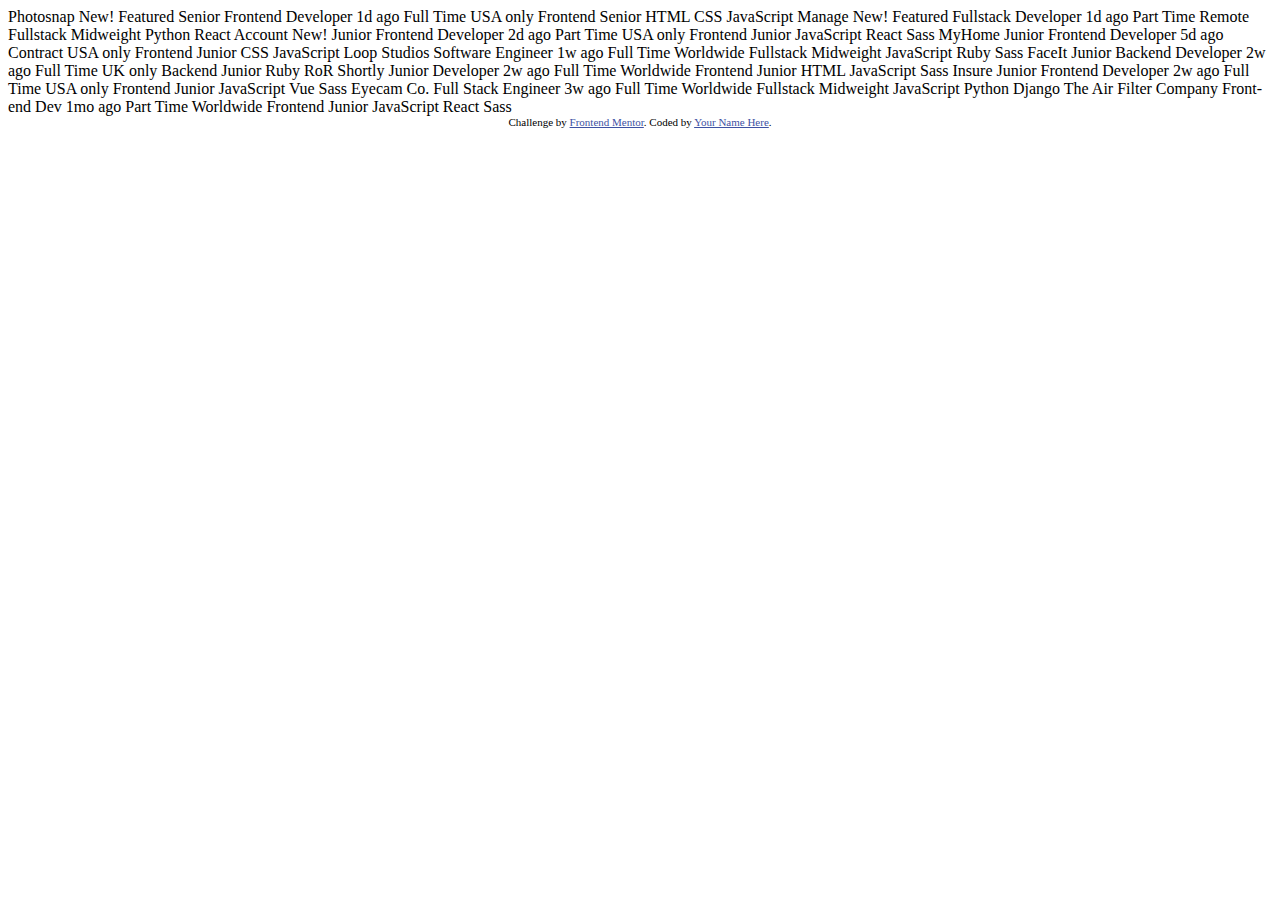
==== index.html @ 10abf317 "Initial commit" ====
<!DOCTYPE html>
<html lang="en">
<head>
  <meta charset="UTF-8">
  <meta name="viewport" content="width=device-width, initial-scale=1.0"> <!-- displays site properly based on user's device -->

  <link rel="icon" type="image/png" sizes="32x32" href="./images/favicon-32x32.png">
  
  <title>Frontend Mentor | Job Listings</title>

  <!-- Feel free to remove these styles or customise in your own stylesheet 👍 -->
  <style>
    .attribution { font-size: 11px; text-align: center; }
    .attribution a { color: hsl(228, 45%, 44%); }
  </style>
</head>
<body>
  <!-- Item Start -->
  Photosnap
  New!
  Featured
  Senior Frontend Developer
  1d ago
  Full Time
  USA only
  <!-- Role -->
  Frontend
  <!-- Level -->
  Senior
  <!-- Languages -->
  HTML
  CSS
  JavaScript
  <!-- Item End -->

  <!-- Item Start -->
  Manage
  New!
  Featured
  Fullstack Developer
  1d ago
  Part Time
  Remote
  <!-- Role -->
  Fullstack
  <!-- Level -->
  Midweight
  <!-- Languages -->
  Python
  <!-- Tools -->
  React
  <!-- Item End -->

  <!-- Item Start -->
  Account
  New!
  Junior Frontend Developer
  2d ago
  Part Time
  USA only
  <!-- Role -->
  Frontend
  <!-- Level -->
  Junior
  <!-- Languages -->
  JavaScript
  <!-- Tools -->
  React
  Sass
  <!-- Item End -->

  <!-- Item Start -->
  MyHome
  Junior Frontend Developer
  5d ago
  Contract
  USA only
  <!-- Role -->
  Frontend
  <!-- Level -->
  Junior
  <!-- Languages -->
  CSS
  JavaScript
  <!-- Item End -->

  <!-- Item Start -->
  Loop Studios
  Software Engineer
  1w ago
  Full Time
  Worldwide
  <!-- Role -->
  Fullstack
  <!-- Level -->
  Midweight
  <!-- Languages -->
  JavaScript
  Ruby
  <!-- Tools -->
  Sass
  <!-- Item End -->

  <!-- Item Start -->
  FaceIt
  Junior Backend Developer
  2w ago
  Full Time
  UK only
  <!-- Role -->
  Backend
  <!-- Level -->
  Junior
  <!-- Languages -->
  Ruby
  <!-- Tools -->
  RoR
  <!-- Item End -->

  <!-- Item Start -->
  Shortly
  Junior Developer
  2w ago
  Full Time
  Worldwide
  <!-- Role -->
  Frontend
  <!-- Level -->
  Junior
  <!-- Languages -->
  HTML
  JavaScript
  <!-- Tools -->
  Sass
  <!-- Item End -->

  <!-- Item Start -->
  Insure
  Junior Frontend Developer
  2w ago
  Full Time
  USA only
  <!-- Role -->
  Frontend
  <!-- Level -->
  Junior
  <!-- Languages -->
  JavaScript
  <!-- Tools -->
  Vue
  Sass
  <!-- Item End -->

  <!-- Item Start -->
  Eyecam Co.
  Full Stack Engineer
  3w ago
  Full Time
  Worldwide
  <!-- Role -->
  Fullstack
  <!-- Level -->
  Midweight
  <!-- Languages -->
  JavaScript
  Python
  <!-- Tools -->
  Django
  <!-- Item End -->

  <!-- Item Start -->
  The Air Filter Company
  Front-end Dev
  1mo ago
  Part Time
  Worldwide
  <!-- Role -->
  Frontend
  <!-- Level -->
  Junior
  <!-- Languages -->
  JavaScript
  <!-- Tools -->
  React
  Sass
  <!-- Item End -->
  
  <div class="attribution">
    Challenge by <a href="https://www.frontendmentor.io?ref=challenge" target="_blank">Frontend Mentor</a>. 
    Coded by <a href="#">Your Name Here</a>.
  </div>
</body>
</html>
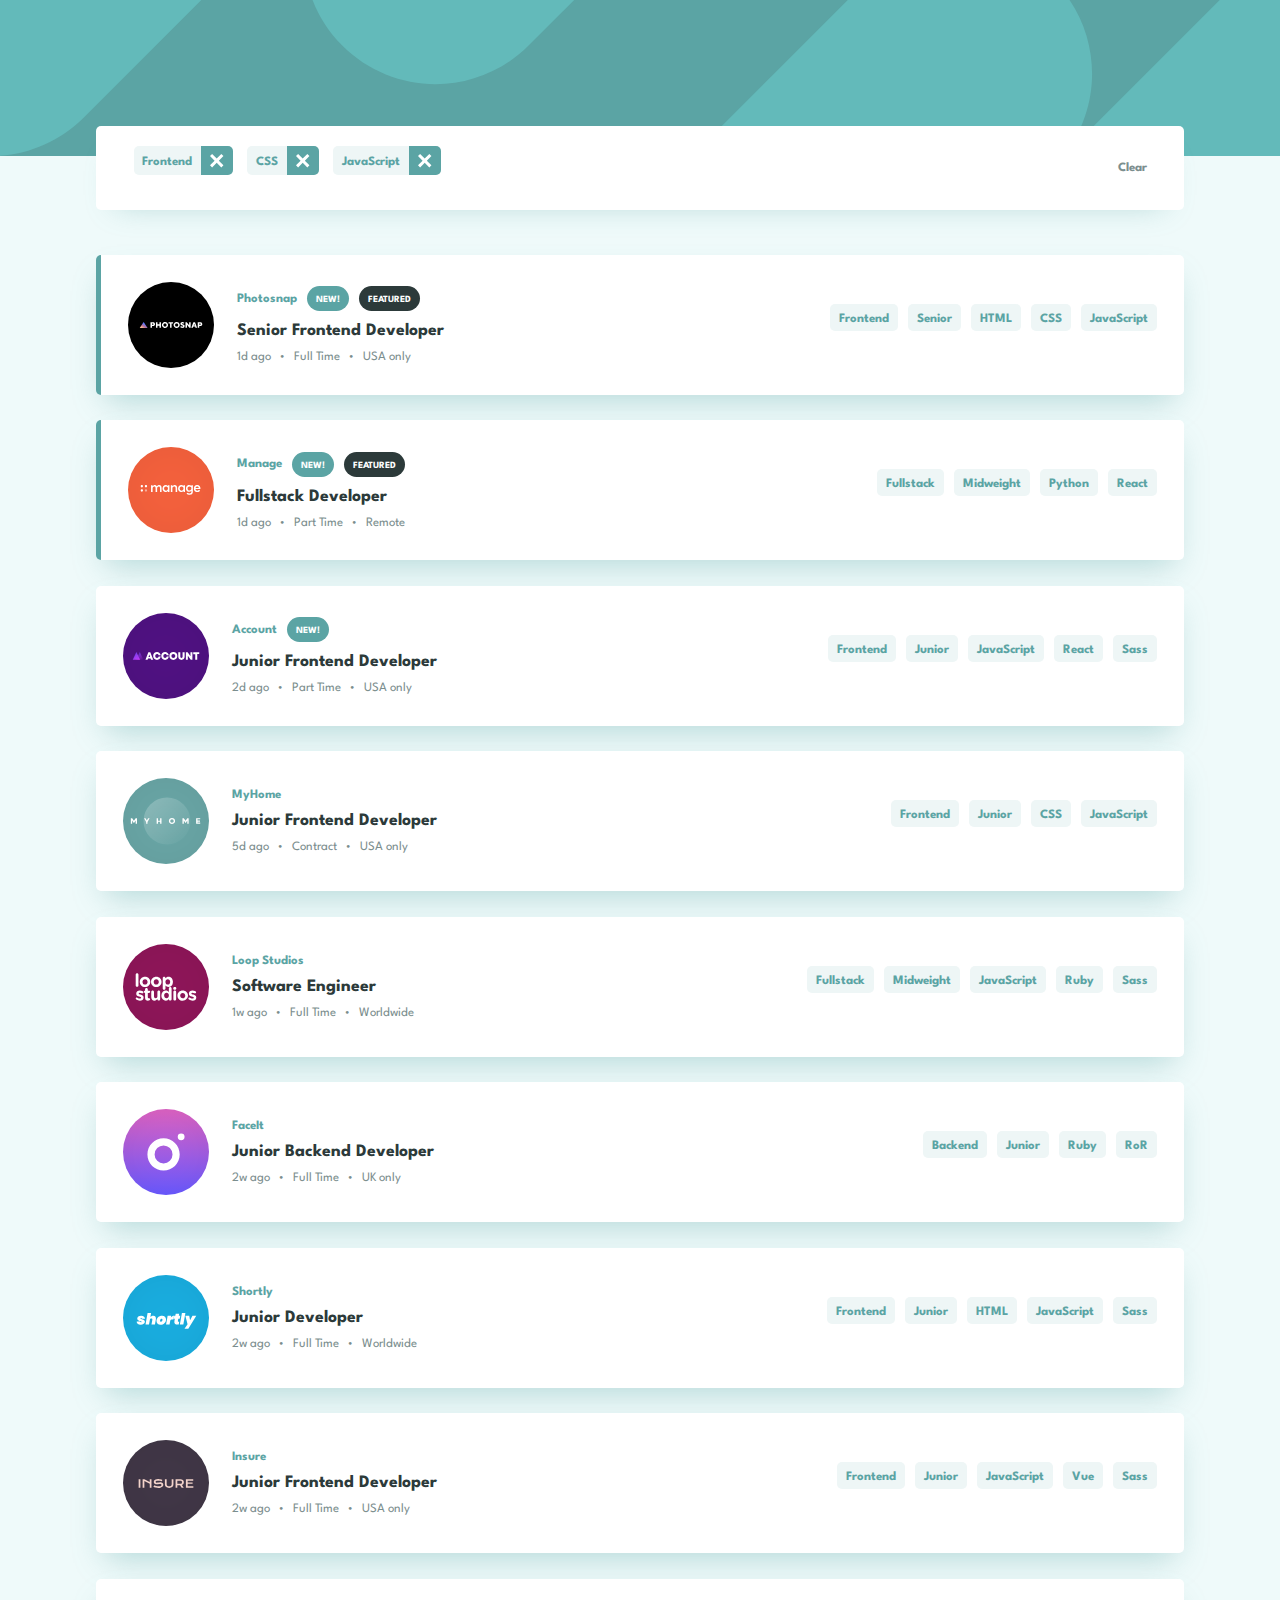
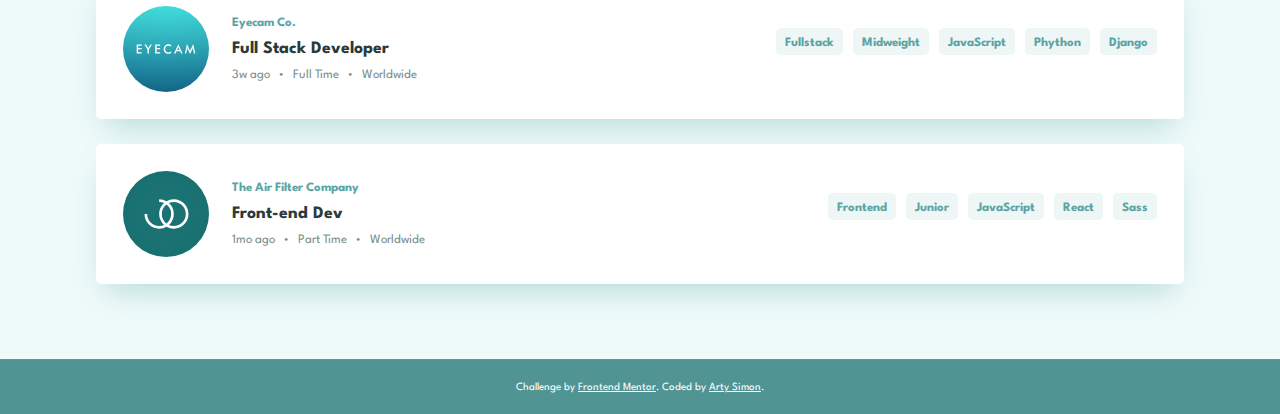
==== commit ffcb57e6: "Add responsive layout and load data on page using Javascript objects" ====
--- a/index.html
+++ b/index.html
@@ -5,189 +5,52 @@
   <meta name="viewport" content="width=device-width, initial-scale=1.0"> <!-- displays site properly based on user's device -->
 
   <link rel="icon" type="image/png" sizes="32x32" href="./images/favicon-32x32.png">
-  
+  <link href="css/main.css" rel="stylesheet">
+  <script src="js/main.js" defer></script>
+
   <title>Frontend Mentor | Job Listings</title>
-
-  <!-- Feel free to remove these styles or customise in your own stylesheet 👍 -->
-  <style>
-    .attribution { font-size: 11px; text-align: center; }
-    .attribution a { color: hsl(228, 45%, 44%); }
-  </style>
 </head>
 <body>
-  <!-- Item Start -->
-  Photosnap
-  New!
-  Featured
-  Senior Frontend Developer
-  1d ago
-  Full Time
-  USA only
-  <!-- Role -->
-  Frontend
-  <!-- Level -->
-  Senior
-  <!-- Languages -->
-  HTML
-  CSS
-  JavaScript
-  <!-- Item End -->
+  <div class="bg"></div>
 
-  <!-- Item Start -->
-  Manage
-  New!
-  Featured
-  Fullstack Developer
-  1d ago
-  Part Time
-  Remote
-  <!-- Role -->
-  Fullstack
-  <!-- Level -->
-  Midweight
-  <!-- Languages -->
-  Python
-  <!-- Tools -->
-  React
-  <!-- Item End -->
+  <header class="filters filters--active">
 
-  <!-- Item Start -->
-  Account
-  New!
-  Junior Frontend Developer
-  2d ago
-  Part Time
-  USA only
-  <!-- Role -->
-  Frontend
-  <!-- Level -->
-  Junior
-  <!-- Languages -->
-  JavaScript
-  <!-- Tools -->
-  React
-  Sass
-  <!-- Item End -->
+    <div class="filters__list">
+      <div class="filter-tag">
+        <span class="filter-tag__name">Frontend</span>
+        <a class="filter-tag__remove" href="#" title="Remove">
+          <img alt="Remove" src="images/icon-remove.svg" />
+        </a>
+      </div>
 
-  <!-- Item Start -->
-  MyHome
-  Junior Frontend Developer
-  5d ago
-  Contract
-  USA only
-  <!-- Role -->
-  Frontend
-  <!-- Level -->
-  Junior
-  <!-- Languages -->
-  CSS
-  JavaScript
-  <!-- Item End -->
+      <div class="filter-tag">
+        <span class="filter-tag__name">CSS</span>
+        <a class="filter-tag__remove" href="#" title="Remove">
+          <img alt="Remove" src="images/icon-remove.svg" />
+        </a>
+      </div>
 
-  <!-- Item Start -->
-  Loop Studios
-  Software Engineer
-  1w ago
-  Full Time
-  Worldwide
-  <!-- Role -->
-  Fullstack
-  <!-- Level -->
-  Midweight
-  <!-- Languages -->
-  JavaScript
-  Ruby
-  <!-- Tools -->
-  Sass
-  <!-- Item End -->
+      <div class="filter-tag">
+        <span class="filter-tag__name">JavaScript</span>
+        <a class="filter-tag__remove" href="#" title="Remove">
+          <img alt="Remove" src="images/icon-remove.svg" />
+        </a>
+      </div>
+    </div>
 
-  <!-- Item Start -->
-  FaceIt
-  Junior Backend Developer
-  2w ago
-  Full Time
-  UK only
-  <!-- Role -->
-  Backend
-  <!-- Level -->
-  Junior
-  <!-- Languages -->
-  Ruby
-  <!-- Tools -->
-  RoR
-  <!-- Item End -->
+    <div class="filters__options">
+        <a class="filters__clear" href="#" title="Clear">Clear</a>
+    </div>
 
-  <!-- Item Start -->
-  Shortly
-  Junior Developer
-  2w ago
-  Full Time
-  Worldwide
-  <!-- Role -->
-  Frontend
-  <!-- Level -->
-  Junior
-  <!-- Languages -->
-  HTML
-  JavaScript
-  <!-- Tools -->
-  Sass
-  <!-- Item End -->
+  </header>
 
-  <!-- Item Start -->
-  Insure
-  Junior Frontend Developer
-  2w ago
-  Full Time
-  USA only
-  <!-- Role -->
-  Frontend
-  <!-- Level -->
-  Junior
-  <!-- Languages -->
-  JavaScript
-  <!-- Tools -->
-  Vue
-  Sass
-  <!-- Item End -->
+  <main id="job-listings">
+  </main>
 
-  <!-- Item Start -->
-  Eyecam Co.
-  Full Stack Engineer
-  3w ago
-  Full Time
-  Worldwide
-  <!-- Role -->
-  Fullstack
-  <!-- Level -->
-  Midweight
-  <!-- Languages -->
-  JavaScript
-  Python
-  <!-- Tools -->
-  Django
-  <!-- Item End -->
 
-  <!-- Item Start -->
-  The Air Filter Company
-  Front-end Dev
-  1mo ago
-  Part Time
-  Worldwide
-  <!-- Role -->
-  Frontend
-  <!-- Level -->
-  Junior
-  <!-- Languages -->
-  JavaScript
-  <!-- Tools -->
-  React
-  Sass
-  <!-- Item End -->
-  
-  <div class="attribution">
-    Challenge by <a href="https://www.frontendmentor.io?ref=challenge" target="_blank">Frontend Mentor</a>. 
-    Coded by <a href="#">Your Name Here</a>.
-  </div>
+  <footer class="attribution">
+    Challenge by <a href="https://www.frontendmentor.io?ref=challenge" target="_blank">Frontend Mentor</a>.
+    Coded by <a href="https://www.frontendmentor.io/profile/artimys">Arty Simon</a>.
+  </footer>
 </body>
 </html>--- a/css/main.css
+++ b/css/main.css
@@ -0,0 +1,341 @@
+@import url("https://fonts.googleapis.com/css2?family=Spartan:wght@500;700&display=swap");
+/*==========
+DEFAULTS
+=========*/
+* {
+  -webkit-box-sizing: border-box;
+          box-sizing: border-box;
+  margin: 0;
+  padding: 0;
+}
+
+body {
+  background-color: #effafa;
+  font-family: "Spartan", sans-serif;
+  font-size: 15px;
+  min-height: 100vh;
+  display: -webkit-box;
+  display: -ms-flexbox;
+  display: flex;
+  -webkit-box-orient: vertical;
+  -webkit-box-direction: normal;
+      -ms-flex-direction: column;
+          flex-direction: column;
+  -webkit-box-align: center;
+      -ms-flex-align: center;
+          align-items: center;
+}
+
+/*==========
+COMPONENTS
+=========*/
+.listing {
+  position: relative;
+  width: 100%;
+  background-color: white;
+  border-radius: 5px;
+  -webkit-box-shadow: 0 15px 30px -10px rgba(91, 164, 164, 0.4);
+          box-shadow: 0 15px 30px -10px rgba(91, 164, 164, 0.4);
+  padding: 1.8em;
+  display: -webkit-box;
+  display: -ms-flexbox;
+  display: flex;
+  -webkit-box-orient: vertical;
+  -webkit-box-direction: normal;
+      -ms-flex-direction: column;
+          flex-direction: column;
+}
+
+.listing--active {
+  border-left: 5px solid #5ba4a4;
+}
+
+.listing__logo {
+  position: absolute;
+  width: 46px;
+  height: 46px;
+  top: -23px;
+}
+
+.listing__logo img {
+  width: 100%;
+}
+
+.listing__content {
+  display: -webkit-box;
+  display: -ms-flexbox;
+  display: flex;
+  -webkit-box-orient: vertical;
+  -webkit-box-direction: normal;
+      -ms-flex-direction: column;
+          flex-direction: column;
+  -webkit-box-pack: center;
+      -ms-flex-pack: center;
+          justify-content: center;
+  row-gap: 0.9em;
+  padding-top: 0.5em;
+  padding-bottom: 1.3em;
+  border-bottom: 1px solid #7b8e8e;
+  margin-bottom: 1.3em;
+}
+
+.listing__top {
+  display: -webkit-inline-box;
+  display: -ms-inline-flexbox;
+  display: inline-flex;
+  -webkit-box-align: center;
+      -ms-flex-align: center;
+          align-items: center;
+}
+
+.listing__company {
+  color: #5ba4a4;
+  font-weight: 700;
+  font-size: 0.8rem;
+}
+
+.listing__status {
+  min-height: 20px;
+  background-color: pink;
+  border-radius: 15px;
+  margin-left: 10px;
+  padding: 3px 9px 0;
+  font-weight: 700;
+  font-size: 0.6rem;
+  line-height: 1.35rem;
+  color: #fff;
+}
+
+.listing__status--new {
+  background-color: #5ba4a4;
+}
+
+.listing__status--featured {
+  background-color: #2c3a3a;
+}
+
+.listing__position, .listing__position:visited {
+  text-decoration: none;
+  color: #2c3a3a;
+  font-size: 1.1rem;
+  font-weight: 700;
+}
+
+.listing__position:hover {
+  color: #5ba4a4;
+}
+
+.listing__bottom {
+  color: #7b8e8e;
+  font-size: 0.8rem;
+}
+
+.listing__dot {
+  padding: 0 5px;
+}
+
+.listing__filters {
+  -webkit-box-flex: 1;
+      -ms-flex: 1;
+          flex: 1;
+  -webkit-box-pack: start;
+      -ms-flex-pack: start;
+          justify-content: flex-start;
+  -ms-flex-wrap: wrap;
+      flex-wrap: wrap;
+  display: -webkit-box;
+  display: -ms-flexbox;
+  display: flex;
+  -webkit-box-align: center;
+      -ms-flex-align: center;
+          align-items: center;
+}
+
+.filter-tag {
+  border-radius: 5px;
+  overflow: hidden;
+  background-color: #eef6f6;
+  font-size: 0.8rem;
+  color: #fff;
+  display: -webkit-inline-box;
+  display: -ms-inline-flexbox;
+  display: inline-flex;
+  -webkit-box-align: center;
+      -ms-flex-align: center;
+          align-items: center;
+  margin-right: 10px;
+  margin-bottom: 15px;
+}
+
+.filter-tag:last-child {
+  margin-right: 0;
+  margin-bottom: 0;
+}
+
+.filter-tag__name {
+  text-decoration: none;
+  padding: 0.7em 0.7em 0.5em;
+  color: #5ba4a4;
+  font-weight: 700;
+}
+
+.filter-tag__remove {
+  text-decoration: none;
+  padding: 0.7em 0.7em 0.3em;
+  background-color: #5ba4a4;
+  color: #fff;
+}
+
+.filter-tag__remove:hover {
+  background-color: #2c3a3a;
+  color: #fff;
+}
+
+a.filter-tag__name:hover {
+  background-color: #5ba4a4;
+  color: #fff;
+}
+
+/*==========
+LAYOUT
+=========*/
+.bg {
+  position: absolute;
+  z-index: -1;
+  background: url(../images/bg-header-mobile.svg) repeat-x;
+  background-color: #5ba4a4;
+  width: 100%;
+  height: 156px;
+  top: 0;
+}
+
+.filters {
+  visibility: hidden;
+  max-width: 1109px;
+  width: 85%;
+  min-height: 60px;
+  margin-top: 126px;
+  margin-bottom: 2.5em;
+  padding: 1.3em;
+  background-color: #fff;
+  border-radius: 5px;
+  -webkit-box-shadow: 0 15px 30px -20px rgba(91, 164, 164, 0.4);
+          box-shadow: 0 15px 30px -20px rgba(91, 164, 164, 0.4);
+  display: -webkit-box;
+  display: -ms-flexbox;
+  display: flex;
+  -webkit-column-gap: 1.5em;
+          column-gap: 1.5em;
+}
+
+.filters--active {
+  visibility: visible;
+  margin-bottom: 3em;
+}
+
+.filters__list {
+  -webkit-box-flex: 1;
+      -ms-flex: 1;
+          flex: 1;
+}
+
+.filters__options {
+  display: -webkit-inline-box;
+  display: -ms-inline-flexbox;
+  display: inline-flex;
+  -webkit-box-align: center;
+      -ms-flex-align: center;
+          align-items: center;
+  -webkit-box-pack: end;
+      -ms-flex-pack: end;
+          justify-content: flex-end;
+}
+
+.filters__clear {
+  text-decoration: none;
+  font-size: 0.8rem;
+  font-weight: 700;
+  color: #7b8e8e;
+}
+
+.filters__clear:hover {
+  text-decoration: underline;
+  color: #5ba4a4;
+}
+
+main {
+  width: 85%;
+  max-width: 1109px;
+  margin-bottom: 5em;
+  display: -webkit-box;
+  display: -ms-flexbox;
+  display: flex;
+  -webkit-box-orient: vertical;
+  -webkit-box-direction: normal;
+      -ms-flex-direction: column;
+          flex-direction: column;
+  -webkit-box-align: center;
+      -ms-flex-align: center;
+          align-items: center;
+  row-gap: 3.5em;
+}
+
+footer {
+  font-size: 11px;
+  text-align: center;
+  border-top: 1px solid #7b8e8e;
+  background-color: #519494;
+  width: 100%;
+  padding: 2em;
+  color: #fff;
+  margin-top: auto;
+}
+
+footer a {
+  color: #fff;
+}
+
+/*==========
+DESKTOP
+=========*/
+@media only screen and (min-width: 800px) {
+  .listing {
+    -webkit-box-orient: horizontal;
+    -webkit-box-direction: normal;
+        -ms-flex-direction: row;
+            flex-direction: row;
+    -webkit-column-gap: 1.5em;
+            column-gap: 1.5em;
+  }
+  .listing__logo {
+    position: static;
+    width: 86px;
+    height: 86px;
+    top: auto;
+  }
+  .listing__content {
+    row-gap: 0.8em;
+    padding-top: 0;
+    padding-bottom: 0;
+    border-bottom: 0;
+    margin-bottom: 0;
+  }
+  .listing__filters {
+    -webkit-box-pack: end;
+        -ms-flex-pack: end;
+            justify-content: flex-end;
+  }
+  .filter-tag:last-child {
+    margin-bottom: 15px;
+  }
+  .bg {
+    background-image: url(../images/bg-header-desktop.svg);
+  }
+  .filters {
+    padding: 1.3em 2.5em;
+  }
+  main {
+    row-gap: 1.7em;
+  }
+}
+/*# sourceMappingURL=main.css.map */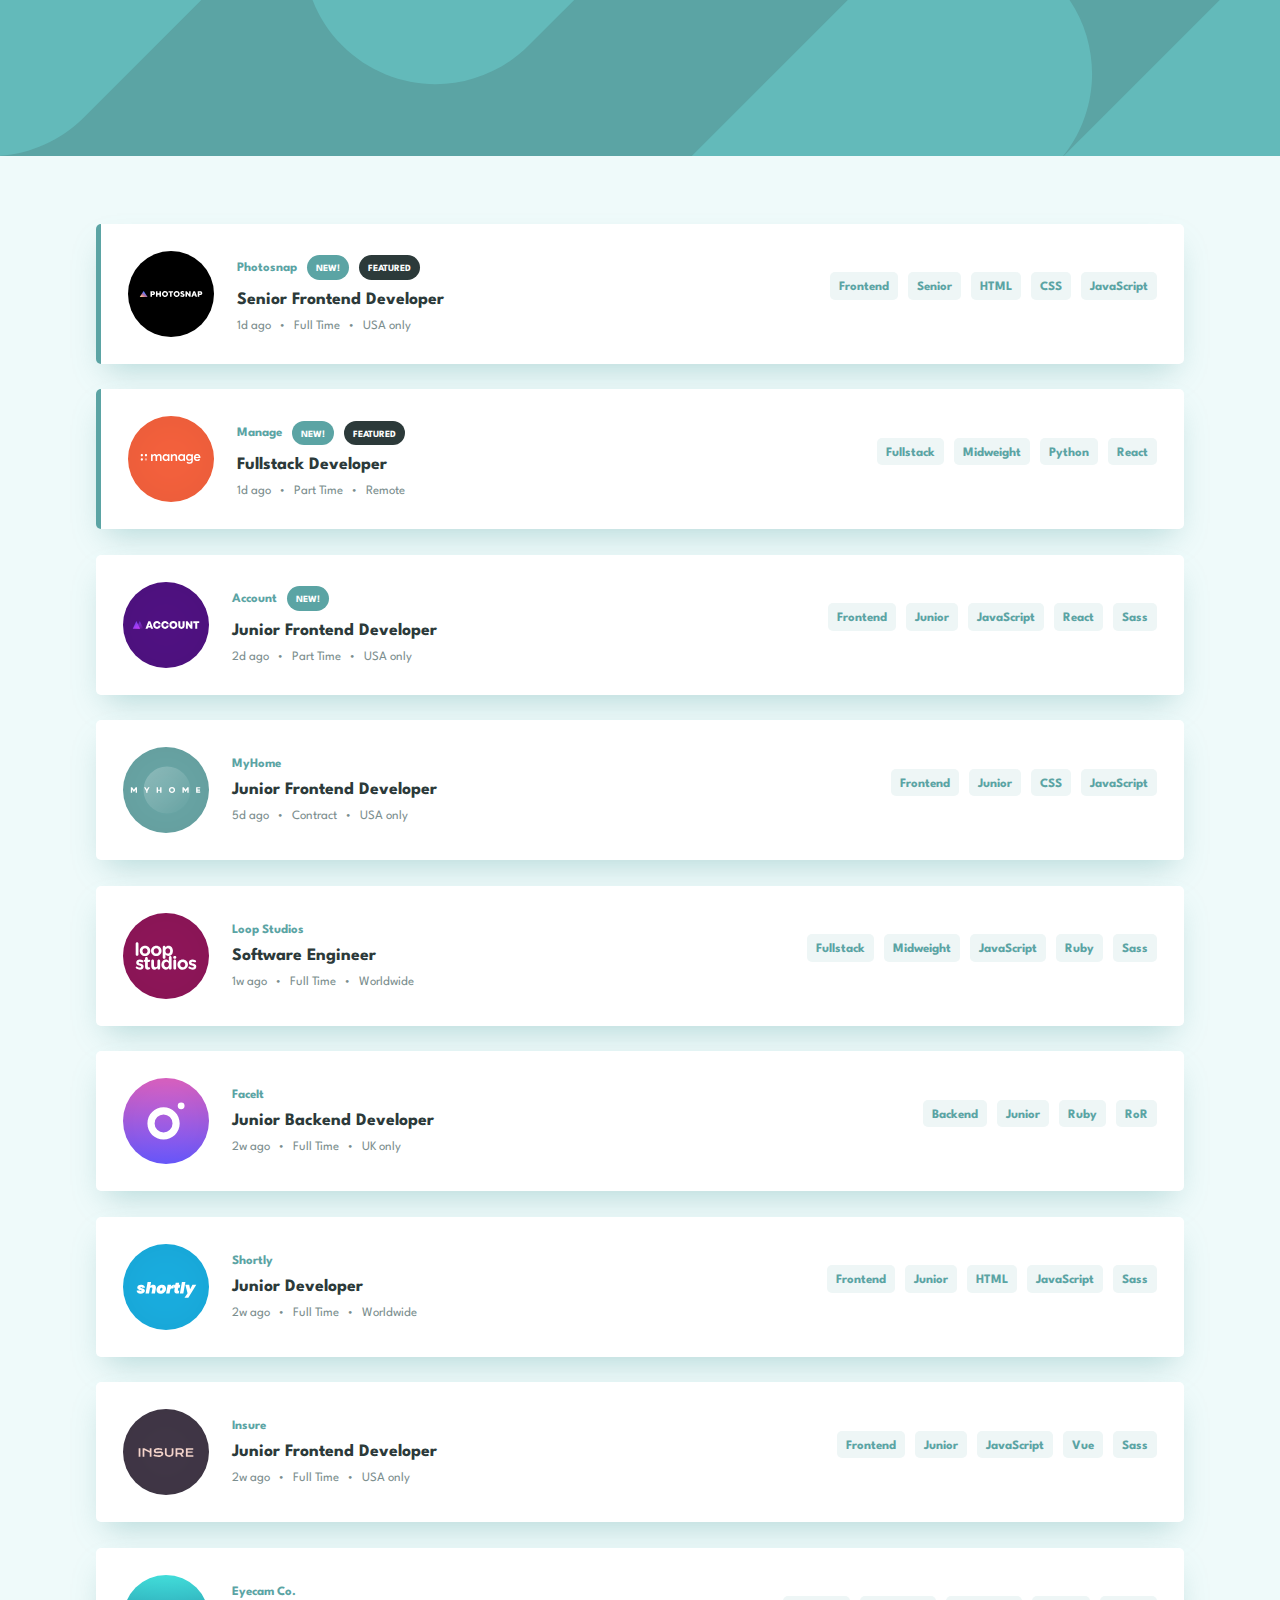
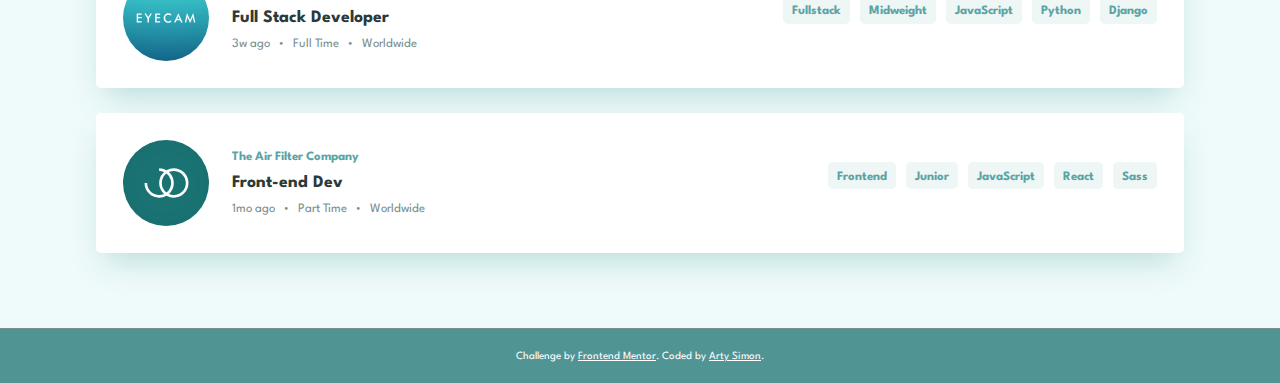
==== commit b75d8e31: "Add search filter to tags" ====
--- a/index.html
+++ b/index.html
@@ -13,38 +13,38 @@
 <body>
   <div class="bg"></div>
 
-  <header class="filters filters--active">
-
-    <div class="filters__list">
+  <header id="filterContainer" class="filters filters--active-">
+    <div id="filterList" class="filters__list">
+<!--
       <div class="filter-tag">
         <span class="filter-tag__name">Frontend</span>
         <a class="filter-tag__remove" href="#" title="Remove">
-          <img alt="Remove" src="images/icon-remove.svg" />
+          <img class="filter-tag__remove-icon" alt="Remove" src="images/icon-remove.svg" />
         </a>
       </div>
 
       <div class="filter-tag">
         <span class="filter-tag__name">CSS</span>
         <a class="filter-tag__remove" href="#" title="Remove">
-          <img alt="Remove" src="images/icon-remove.svg" />
+          <img class="filter-tag__remove-icon" alt="Remove" src="images/icon-remove.svg" />
         </a>
       </div>
 
       <div class="filter-tag">
         <span class="filter-tag__name">JavaScript</span>
         <a class="filter-tag__remove" href="#" title="Remove">
-          <img alt="Remove" src="images/icon-remove.svg" />
+          <img class="filter-tag__remove-icon" alt="Remove" src="images/icon-remove.svg" />
         </a>
       </div>
+-->
     </div>
-
     <div class="filters__options">
-        <a class="filters__clear" href="#" title="Clear">Clear</a>
+        <a id="clearAllFilters" class="filters__clear" href="#" title="Clear">Clear</a>
     </div>
 
   </header>
 
-  <main id="job-listings">
+  <main id="jobListingsContainer">
   </main>
 
 
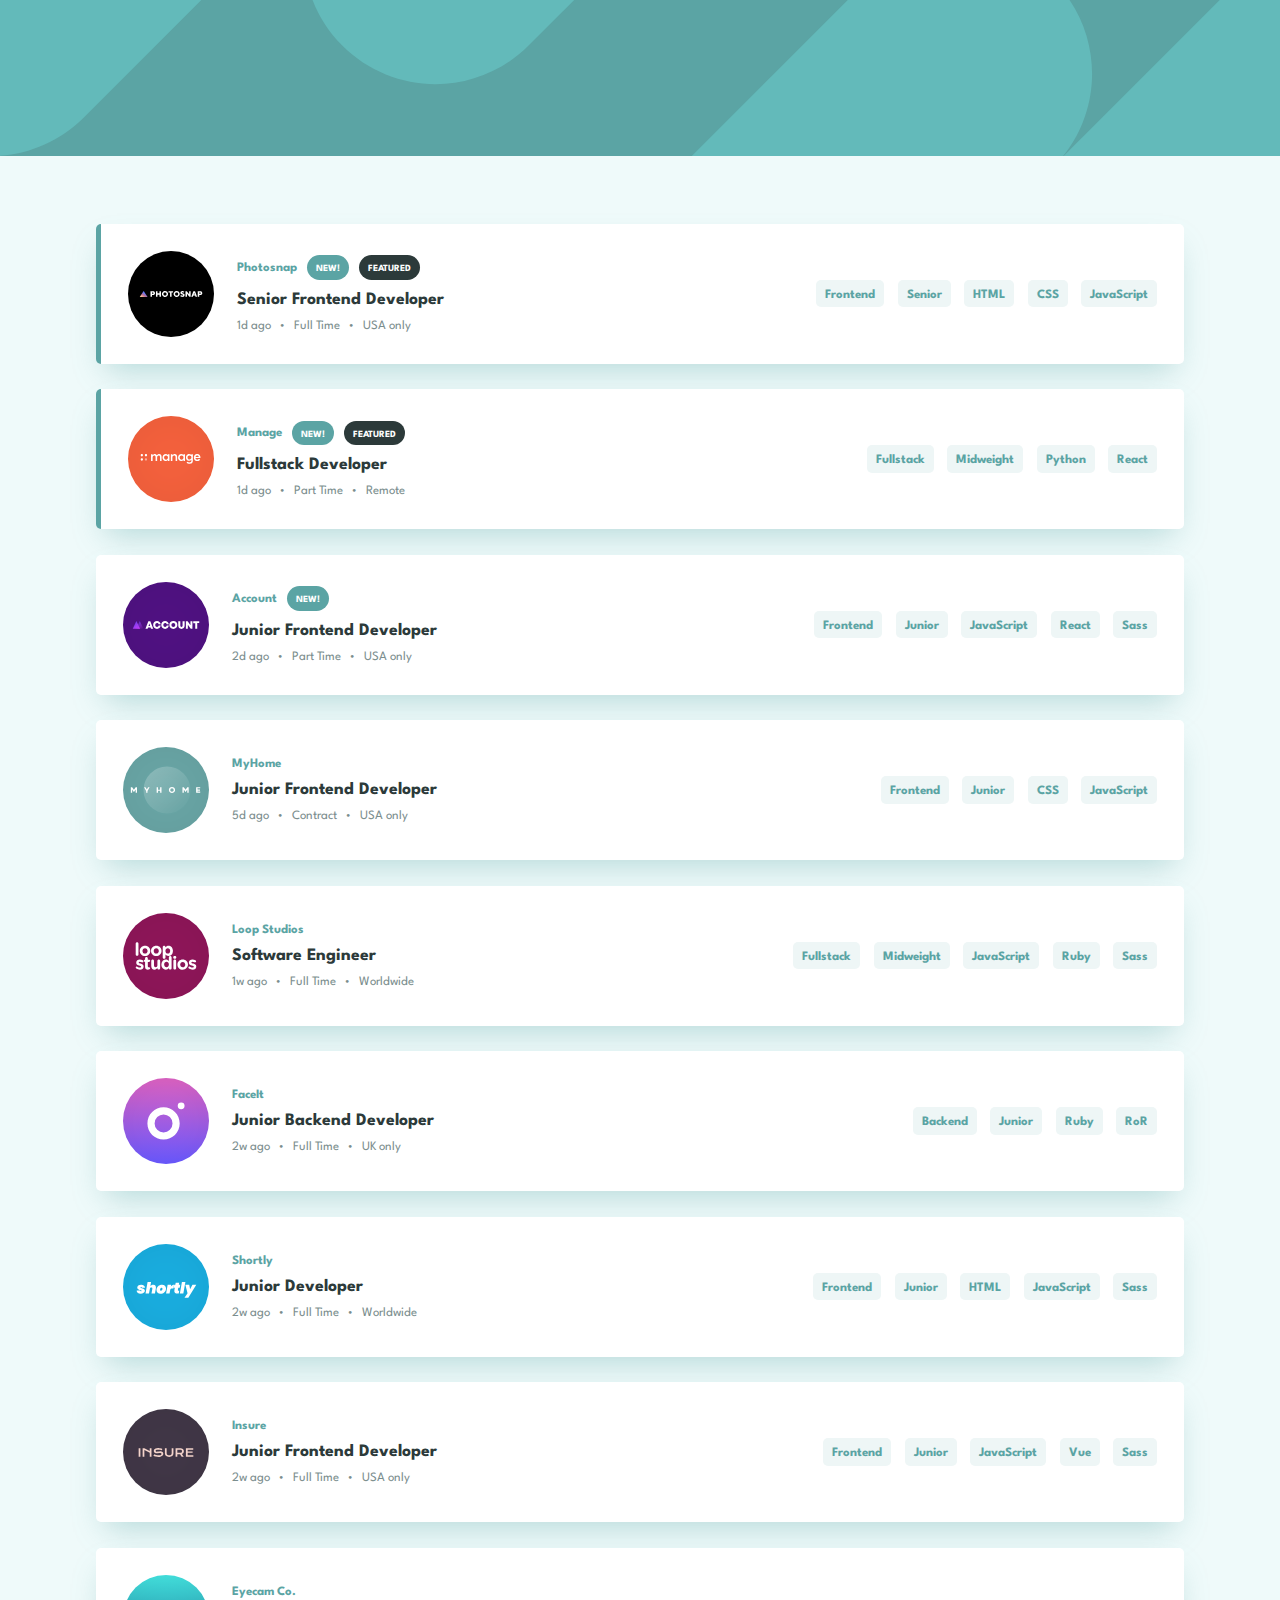
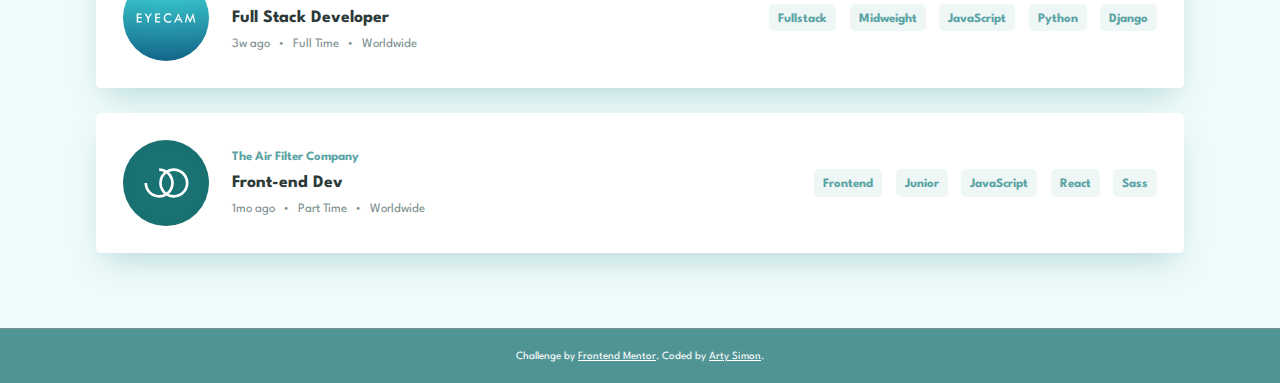
==== commit 110dac73: "Move close image from tag to background-image" ====
--- a/index.html
+++ b/index.html
@@ -18,23 +18,17 @@
 <!--
       <div class="filter-tag">
         <span class="filter-tag__name">Frontend</span>
-        <a class="filter-tag__remove" href="#" title="Remove">
-          <img class="filter-tag__remove-icon" alt="Remove" src="images/icon-remove.svg" />
-        </a>
+        <a class="filter-tag__remove" href="#" title="Remove"></a>
       </div>
 
       <div class="filter-tag">
         <span class="filter-tag__name">CSS</span>
-        <a class="filter-tag__remove" href="#" title="Remove">
-          <img class="filter-tag__remove-icon" alt="Remove" src="images/icon-remove.svg" />
-        </a>
+        <a class="filter-tag__remove" href="#" title="Remove"></a>
       </div>
 
       <div class="filter-tag">
         <span class="filter-tag__name">JavaScript</span>
-        <a class="filter-tag__remove" href="#" title="Remove">
-          <img class="filter-tag__remove-icon" alt="Remove" src="images/icon-remove.svg" />
-        </a>
+        <a class="filter-tag__remove" href="#" title="Remove"></a>
       </div>
 -->
     </div>
--- a/css/main.css
+++ b/css/main.css
@@ -149,6 +149,9 @@
   -webkit-box-align: center;
       -ms-flex-align: center;
           align-items: center;
+  row-gap: 0.9em;
+  -webkit-column-gap: 0.9em;
+          column-gap: 0.9em;
 }
 
 .filter-tag {
@@ -163,13 +166,6 @@
   -webkit-box-align: center;
       -ms-flex-align: center;
           align-items: center;
-  margin-right: 10px;
-  margin-bottom: 15px;
-}
-
-.filter-tag:last-child {
-  margin-right: 0;
-  margin-bottom: 0;
 }
 
 .filter-tag__name {
@@ -180,10 +176,13 @@
 }
 
 .filter-tag__remove {
+  height: 100%;
   text-decoration: none;
-  padding: 0.7em 0.7em 0.3em;
+  padding: 1em 1.2em;
+  color: #fff;
+  background: url(../images/icon-remove.svg) no-repeat;
   background-color: #5ba4a4;
-  color: #fff;
+  background-position: center;
 }
 
 .filter-tag__remove:hover {
@@ -237,6 +236,14 @@
   -webkit-box-flex: 1;
       -ms-flex: 1;
           flex: 1;
+  display: -webkit-box;
+  display: -ms-flexbox;
+  display: flex;
+  -ms-flex-wrap: wrap;
+      flex-wrap: wrap;
+  row-gap: 0.9em;
+  -webkit-column-gap: 0.9em;
+          column-gap: 0.9em;
 }
 
 .filters__options {
@@ -325,9 +332,6 @@
         -ms-flex-pack: end;
             justify-content: flex-end;
   }
-  .filter-tag:last-child {
-    margin-bottom: 15px;
-  }
   .bg {
     background-image: url(../images/bg-header-desktop.svg);
   }
